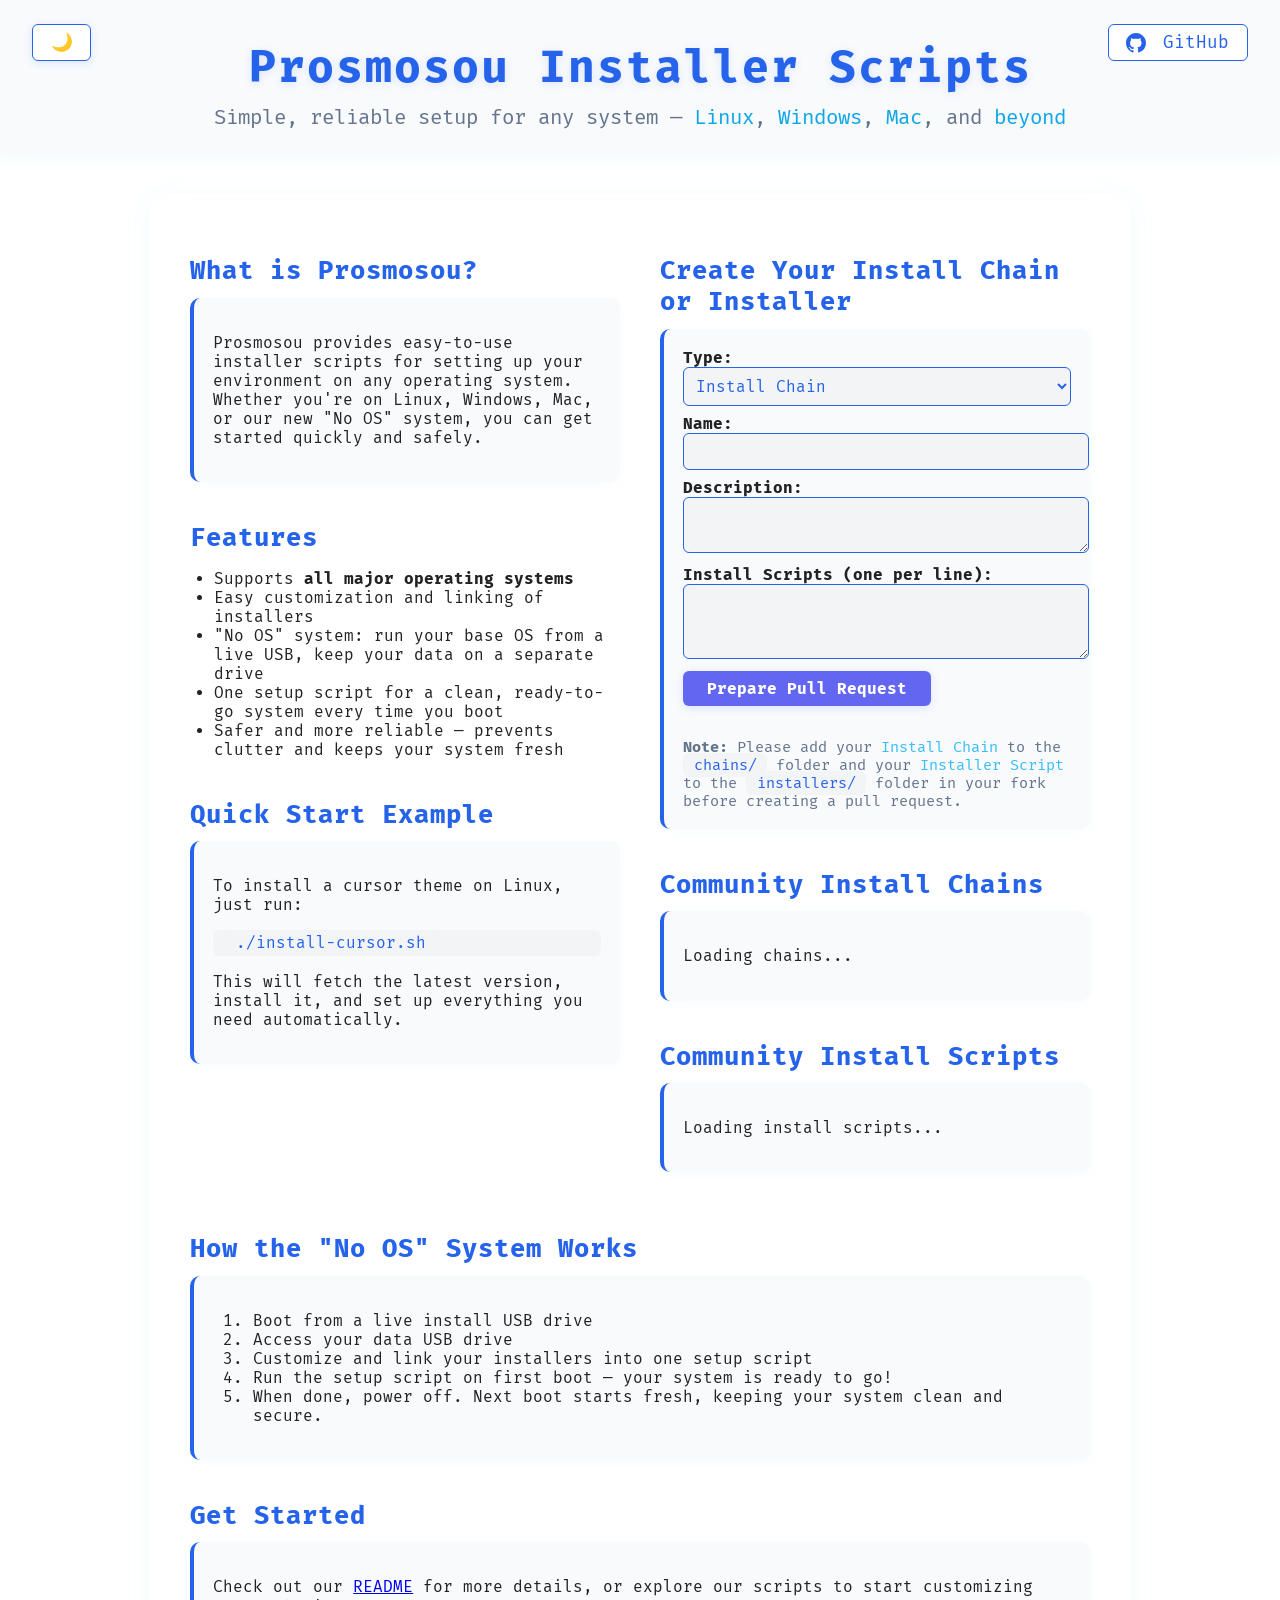
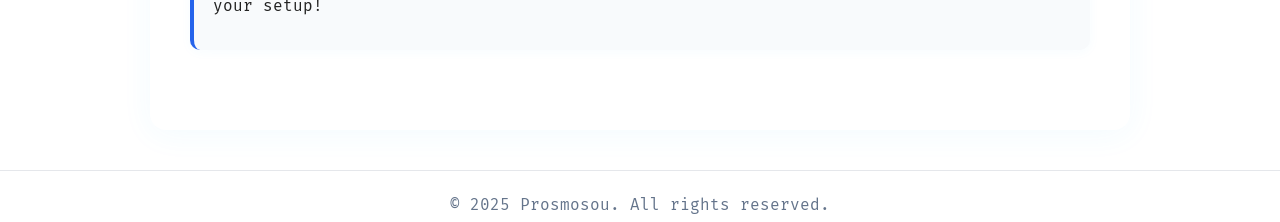
==== index.html @ e0065d6c "Enhance GitHub Actions workflow and update HTML to dynamically load scripts - Updated static.yml to " ====
<!DOCTYPE html>
<html lang="en">
<head>
    <meta charset="UTF-8">
    <meta name="viewport" content="width=device-width, initial-scale=1.0">
    <title>Prosmosou Installer Scripts</title>
    <link href="https://fonts.googleapis.com/css2?family=Roboto:wght@400;700&family=Fira+Mono:wght@400;700&display=swap" rel="stylesheet">
    <style>
        body {
            font-family: 'Fira Mono', 'Roboto', Arial, sans-serif;
            background: #fff;
            margin: 0;
            padding: 0;
            color: #222;
            transition: background 0.3s, color 0.3s;
        }
        .dark-mode body {
            background: #18181b;
            color: #e5e7eb;
        }
        header {
            background: #f8fafc;
            color: #2563eb;
            padding: 2.5rem 0 1.5rem 0;
            text-align: center;
            box-shadow: 0 2px 16px rgba(56,189,248,0.08);
            position: relative;
            transition: background 0.3s, color 0.3s;
        }
        .dark-mode header {
            background: #0f172a;
            color: #38bdf8;
            box-shadow: 0 2px 16px rgba(56,189,248,0.12);
        }
        .github-link {
            position: absolute;
            top: 1.5rem;
            right: 2rem;
            z-index: 10;
            text-decoration: none;
            color: #2563eb;
            font-family: 'Fira Mono', monospace;
            font-size: 1.1rem;
            background: #fff;
            border: 1px solid #2563eb;
            border-radius: 6px;
            padding: 0.4em 1em;
            transition: background 0.2s, color 0.2s;
        }
        .github-link:hover {
            background: #2563eb;
            color: #fff;
        }
        .dark-mode .github-link {
            color: #38bdf8;
            background: #18181b;
            border: 1px solid #38bdf8;
        }
        .dark-mode .github-link:hover {
            background: #38bdf8;
            color: #18181b;
        }
        .toggle-dark {
            position: absolute;
            left: 2rem;
            top: 1.5rem;
            z-index: 10;
            background: #fff;
            color: #2563eb;
            border: 1px solid #2563eb;
            border-radius: 6px;
            padding: 0.4em 1em;
            font-family: 'Fira Mono', monospace;
            font-size: 1.1rem;
            cursor: pointer;
            transition: background 0.2s, color 0.2s;
        }
        .toggle-dark:hover {
            background: #2563eb;
            color: #fff;
        }
        .dark-mode .toggle-dark {
            background: #18181b;
            color: #38bdf8;
            border: 1px solid #38bdf8;
        }
        .dark-mode .toggle-dark:hover {
            background: #38bdf8;
            color: #18181b;
        }
        header h1 {
            margin: 0;
            font-size: 2.8rem;
            font-weight: 700;
            letter-spacing: 2px;
            text-shadow: 0 2px 8px #2563eb22;
            transition: color 0.3s;
        }
        .dark-mode header h1 {
            text-shadow: 0 2px 8px #0ea5e9;
        }
        header p {
            margin: 0.7rem 0 0 0;
            font-size: 1.3rem;
            font-weight: 400;
            color: #64748b;
            transition: color 0.3s;
        }
        .dark-mode header p {
            color: #94a3b8;
        }
        main {
            max-width: 900px;
            margin: 2.5rem auto;
            background: #fff;
            border-radius: 16px;
            box-shadow: 0 4px 32px rgba(56,189,248,0.06);
            padding: 2.5rem;
            transition: background 0.3s, color 0.3s;
        }
        .dark-mode main {
            background: #23232a;
            box-shadow: 0 4px 32px rgba(56,189,248,0.10);
            color: #e5e7eb;
        }
        section {
            margin-bottom: 2.5rem;
        }
        h2 {
            color: #2563eb;
            font-size: 1.6rem;
            margin-bottom: 0.7rem;
            font-family: 'Fira Mono', monospace;
            letter-spacing: 1px;
            transition: color 0.3s;
        }
        .dark-mode h2 {
            color: #38bdf8;
        }
        code, pre {
            background: #f3f4f6;
            border-radius: 6px;
            padding: 0.2em 0.7em;
            font-size: 1em;
            color: #2563eb;
            font-family: 'Fira Mono', monospace;
            transition: background 0.3s, color 0.3s;
        }
        .dark-mode code, .dark-mode pre {
            background: #18181b;
            color: #38bdf8;
        }
        ul {
            padding-left: 1.5em;
        }
        .feature {
            background: #f8fafc;
            border-left: 4px solid #2563eb;
            padding: 1.2em;
            margin-bottom: 1em;
            border-radius: 10px;
            box-shadow: 0 2px 12px rgba(56,189,248,0.04);
            transition: background 0.3s, color 0.3s, border-color 0.3s;
        }
        .dark-mode .feature {
            background: #0f172a;
            border-left: 4px solid #38bdf8;
            box-shadow: 0 2px 12px rgba(56,189,248,0.07);
        }
        input, textarea, select, button {
            font-family: 'Fira Mono', monospace;
            background: #f3f4f6;
            color: #2563eb;
            border: 1px solid #2563eb;
            border-radius: 6px;
            margin-bottom: 0.5em;
            padding: 0.5em;
            font-size: 1em;
            transition: background 0.3s, color 0.3s, border-color 0.3s;
        }
        .dark-mode input, .dark-mode textarea, .dark-mode select, .dark-mode button {
            background: #23232a;
            color: #38bdf8;
            border: 1px solid #38bdf8;
        }
        input:focus, textarea:focus, select:focus {
            outline: none;
            border-color: #0ea5e9;
        }
        .dark-mode input:focus, .dark-mode textarea:focus, .dark-mode select:focus {
            border-color: #0ea5e9;
        }
        button {
            background: #2563eb;
            color: #fff;
            font-weight: bold;
            border: none;
            box-shadow: 0 2px 8px #2563eb22;
            transition: background 0.2s, color 0.2s;
        }
        button:hover {
            background: #0ea5e9;
            color: #fff;
        }
        .dark-mode button {
            background: #38bdf8;
            color: #18181b;
            box-shadow: 0 2px 8px #0ea5e9;
        }
        .dark-mode button:hover {
            background: #0ea5e9;
            color: #fff;
        }
        .note {
            margin-top: 1em;
            color: #64748b;
            font-size: 0.95em;
            transition: color 0.3s;
        }
        .dark-mode .note {
            color: #94a3b8;
        }
        footer {
            text-align: center;
            padding: 1.5rem 0 0.5rem 0;
            color: #64748b;
            font-size: 1rem;
            background: #fff;
            border-top: 1px solid #e5e7eb;
            transition: background 0.3s, color 0.3s, border-color 0.3s;
        }
        .dark-mode footer {
            background: #18181b;
            color: #64748b;
            border-top: 1px solid #23232a;
        }
        .columns {
            display: flex;
            gap: 2.5rem;
            flex-wrap: wrap;
        }
        .col {
            flex: 1 1 350px;
            min-width: 320px;
        }
        .script-item {
            padding: 1em;
            margin-bottom: 1em;
            background: #f8fafc;
            border-left: 4px solid #2563eb;
            border-radius: 10px;
            transition: all 0.2s ease-in-out;
        }
        
        .dark-mode .script-item {
            background: #0f172a;
            border-left-color: #38bdf8;
        }
        
        .script-item:hover {
            transform: translateX(4px);
            box-shadow: 0 2px 12px rgba(56,189,248,0.1);
        }
        
        .script-item h3 {
            margin: 0 0 0.5em 0;
            color: #2563eb;
            font-family: 'Fira Mono', monospace;
        }
        
        .dark-mode .script-item h3 {
            color: #38bdf8;
        }
        
        .script-item p {
            margin: 0 0 0.8em 0;
            color: #4b5563;
        }
        
        .dark-mode .script-item p {
            color: #94a3b8;
        }
        
        .script-meta {
            font-size: 0.9em;
            padding-top: 0.5em;
            border-top: 1px solid rgba(56,189,248,0.1);
        }
        
        .script-label {
            color: #64748b;
            margin-right: 0.5em;
        }
        
        .dark-mode .script-label {
            color: #94a3b8;
        }

        @media (max-width: 700px) {
            main {
                padding: 1rem;
            }
            header h1 {
                font-size: 2rem;
            }
            .github-link {
                right: 1rem;
                top: 1rem;
                font-size: 1em;
            }
            .toggle-dark {
                left: 1rem;
                top: 1rem;
                font-size: 1em;
            }
            .script-item:hover {
                transform: none;
            }
        }
    </style>
</head>
<body>
    <div id="themeRoot">
    <header>
        <button class="toggle-dark" onclick="toggleDarkMode()" aria-label="Toggle dark mode">🌙</button>
        <a class="github-link" href="https://github.com/prosmosou/prosmosou.github.io" target="_blank" title="View on GitHub">
            <svg height="20" viewBox="0 0 16 16" width="20" style="vertical-align:middle;margin-right:6px;fill:currentColor;"><path d="M8 0C3.58 0 0 3.58 0 8c0 3.54 2.29 6.53 5.47 7.59.4.07.55-.17.55-.38 0-.19-.01-.82-.01-1.49-2.01.37-2.53-.49-2.69-.94-.09-.23-.48-.94-.82-1.13-.28-.15-.68-.52-.01-.53.63-.01 1.08.58 1.23.82.72 1.21 1.87.87 2.33.66.07-.52.28-.87.51-1.07-1.6-.18-3.29-.8-3.29-3.55 0-.78.28-1.42.74-1.92-.07-.18-.32-.91.07-1.9 0 0 .6-.19 1.97.73.57-.16 1.18-.24 1.79-.24.61 0 1.22.08 1.79.24 1.37-.92 1.97-.73 1.97-.73.39.99.14 1.72.07 1.9.46.5.74 1.14.74 1.92 0 2.76-1.69 3.37-3.3 3.55.29.25.54.73.54 1.48 0 1.07-.01 1.93-.01 2.19 0 .21.15.46.55.38A8.013 8.013 0 0 0 16 8c0-4.42-3.58-8-8-8z"></path></svg>
            GitHub
        </a>
        <h1>Prosmosou Installer Scripts</h1>
        <p>Simple, reliable setup for any system — <span style="color:#0ea5e9">Linux</span>, <span style="color:#0ea5e9">Windows</span>, <span style="color:#0ea5e9">Mac</span>, and <span style="color:#0ea5e9">beyond</span></p>
    </header>
    <main>
        <div class="columns">
            <div class="col left">
                <section>
                    <h2>What is Prosmosou?</h2>
                    <div class="feature">
                        <p>Prosmosou provides easy-to-use installer scripts for setting up your environment on any operating system. Whether you're on Linux, Windows, Mac, or our new "No OS" system, you can get started quickly and safely.</p>
                    </div>
                </section>
                <section>
                    <h2>Features</h2>
                    <ul>
                        <li>Supports <strong>all major operating systems</strong></li>
                        <li>Easy customization and linking of installers</li>
                        <li>"No OS" system: run your base OS from a live USB, keep your data on a separate drive</li>
                        <li>One setup script for a clean, ready-to-go system every time you boot</li>
                        <li>Safer and more reliable — prevents clutter and keeps your system fresh</li>
                    </ul>
                </section>
                <section>
                    <h2>Quick Start Example</h2>
                    <div class="feature">
                        <p>To install a cursor theme on Linux, just run:</p>
                        <pre><code>./install-cursor.sh</code></pre>
                        <p>This will fetch the latest version, install it, and set up everything you need automatically.</p>
                    </div>
                </section>
            </div>
            <div class="col right">
                <section>
                    <h2>Create Your Install Chain or Installer</h2>
                    <div class="feature">
                        <form id="chainForm" onsubmit="return preparePR();">
                            <label for="chainType"><strong>Type:</strong></label><br>
                            <select id="chainType" name="chainType" style="width:100%;margin-bottom:8px;">
                                <option value="chain">Install Chain</option>
                                <option value="installer">Installer Script</option>
                            </select><br>
                            <label for="chainName"><strong>Name:</strong></label><br>
                            <input type="text" id="chainName" name="chainName" required style="width:100%;margin-bottom:8px;"><br>
                            <label for="chainDesc"><strong>Description:</strong></label><br>
                            <textarea id="chainDesc" name="chainDesc" rows="2" required style="width:100%;margin-bottom:8px;"></textarea><br>
                            <label for="chainScripts"><strong>Install Scripts (one per line):</strong></label><br>
                            <textarea id="chainScripts" name="chainScripts" rows="3" required style="width:100%;margin-bottom:8px;"></textarea><br>
                            <button type="submit" style="background:#6366f1;color:#fff;padding:0.5em 1.5em;border:none;border-radius:6px;font-size:1em;cursor:pointer;">Prepare Pull Request</button>
                        </form>
                        <div id="submitResult" style="margin-top:1em;"></div>
                        <div id="issueOption" style="margin-top:1.5em;"></div>
                        <div class="note">
                            <strong>Note:</strong> Please add your <span style="color:#38bdf8">Install Chain</span> to the <code>chains/</code> folder and your <span style="color:#38bdf8">Installer Script</span> to the <code>installers/</code> folder in your fork before creating a pull request.
                        </div>
                    </div>
                </section>
                <section>
                    <h2>Community Install Chains</h2>
                    <div class="feature" id="chainsList">
                        <p>Loading chains...</p>
                    </div>
                </section>
                <section>
                    <h2>Community Install Scripts</h2>
                    <div class="feature" id="scriptsList">
                        <p>Loading install scripts...</p>
                    </div>
                </section>
            </div>
        </div>
        <section>
            <h2>How the "No OS" System Works</h2>
            <div class="feature">
                <ol>
                    <li>Boot from a live install USB drive</li>
                    <li>Access your data USB drive</li>
                    <li>Customize and link your installers into one setup script</li>
                    <li>Run the setup script on first boot — your system is ready to go!</li>
                    <li>When done, power off. Next boot starts fresh, keeping your system clean and secure.</li>
                </ol>
            </div>
        </section>
        <section>
            <h2>Get Started</h2>
            <div class="feature">
                <p>Check out our <a href="README.md">README</a> for more details, or explore our scripts to start customizing your setup!</p>
            </div>
        </section>
    </main>
    <footer>
        &copy; 2025 Prosmosou. All rights reserved.
        <script>
        // Prepare PR: create downloadable file and guide user to fork and PR
        function preparePR() {
            var type = document.getElementById('chainType').value;
            var name = document.getElementById('chainName').value;
            var desc = document.getElementById('chainDesc').value;
            var scripts = document.getElementById('chainScripts').value.split('\n').filter(s => s.trim());
            var filename = type === 'chain' ? `chain-${name.replace(/\s+/g,'_').toLowerCase()}.json` : `installer-${name.replace(/\s+/g,'_').toLowerCase()}.json`;
            var folder = type === 'chain' ? 'chains' : 'installers';
            var content = JSON.stringify({
                type: type,
                name: name,
                description: desc,
                scripts: scripts
            }, null, 2);
            var blob = new Blob([content], {type: 'application/json'});
            var url = URL.createObjectURL(blob);
            var prDesc = encodeURIComponent(`### ${type === 'chain' ? 'Install Chain' : 'Installer'} Submission\n\n**Name:** ${name}\n**Description:** ${desc}\n**Scripts:**\n${scripts.map(s=>'- '+s).join('\n')}`);
            var forkUrl = `https://github.com/prosmosou/prosmosou.github.io/fork`;
            var prGuide = `1. <a href='${url}' download='${filename}' style='color:#6366f1;font-weight:bold;'>Download your ${type === 'chain' ? 'chain' : 'installer'} file</a><br>2. <a href='${forkUrl}' target='_blank' style='color:#6366f1;font-weight:bold;'>Fork the repository</a><br>3. Add your file to the <code>${folder}/</code> folder in your fork<br>4. <a href='https://github.com/prosmosou/prosmosou.github.io/compare' target='_blank' style='color:#6366f1;font-weight:bold;'>Create a Pull Request</a> and paste the following description:<br><textarea readonly style='width:100%;height:6em;'>${decodeURIComponent(prDesc)}</textarea>`;
            document.getElementById('submitResult').innerHTML = prGuide;

            // Issue option for users who don't want to fork
            var issueBody = encodeURIComponent(`**Type:** ${type}\n**Name:** ${name}\n**Description:** ${desc}\n**Scripts:**\n${scripts.map(s=>'- '+s).join('\n')}`);
            var issueUrl = `https://github.com/prosmosou/prosmosou.github.io/issues/new?title=${encodeURIComponent(type === 'chain' ? 'Install Chain: ' : 'Installer: ') + encodeURIComponent(name)}&body=${issueBody}`;
            var issueHtml = `<div class='note'><strong>Don't want to fork?</strong> <a href='${issueUrl}' target='_blank' style='color:#38bdf8;font-weight:bold;'>Submit as a GitHub Issue instead</a>.</div>`;
            document.getElementById('issueOption').innerHTML = issueHtml;

            return false;
        }

        // Load chains and install scripts from _generated files
        async function loadCommunity() {
            try {
                // Load and display chains
                const chainsResponse = await fetch('/_generated/chains.json');
                const chains = await chainsResponse.json();
                const chainsHtml = chains.length ? chains.map(chain => `
                    <div class="script-item">
                        <h3>${chain.name}</h3>
                        <p>${chain.description}</p>
                        <div class="script-meta">
                            <span class="script-label">Scripts:</span>
                            <code>${Array.isArray(chain.scripts) ? chain.scripts.join(', ') : chain.scripts}</code>
                        </div>
                    </div>
                `).join('') : '<p>No install chains available yet. Be the first to contribute!</p>';
                document.getElementById('chainsList').innerHTML = chainsHtml;

                // Load and display installers
                const installersResponse = await fetch('/_generated/installers.json');
                const installers = await installersResponse.json();
                const installersHtml = installers.length ? installers.map(script => `
                    <div class="script-item">
                        <h3>${script.name}</h3>
                        <p>${script.description}</p>
                        <div class="script-meta">
                            <span class="script-label">Usage:</span>
                            <code>./${script.name}</code>
                        </div>
                    </div>
                `).join('') : '<p>No installers available yet. Be the first to contribute!</p>';
                document.getElementById('scriptsList').innerHTML = installersHtml;

                // Load and display tools
                const toolsResponse = await fetch('/_generated/tools.json');
                const tools = await toolsResponse.json();
                if (tools.length > 0) {
                    const toolsSection = document.createElement('section');
                    toolsSection.innerHTML = `
                        <h2>Utility Tools</h2>
                        <div class="feature" id="toolsList">
                            ${tools.map(tool => `
                                <div class="script-item">
                                    <h3>${tool.name}</h3>
                                    <p>${tool.description}</p>
                                    <div class="script-meta">
                                        <span class="script-label">Usage:</span>
                                        <code>./${tool.name}</code>
                                    </div>
                                </div>
                            `).join('')}
                        </div>
                    `;
                    document.querySelector('.right').insertBefore(toolsSection, document.querySelector('.right').children[2]);
                }
            } catch (error) {
                console.error('Error loading community scripts:', error);
                document.getElementById('chainsList').innerHTML = '<p>Error loading chains. Please try again later.</p>';
                document.getElementById('scriptsList').innerHTML = '<p>Error loading installers. Please try again later.</p>';
            }
        }
        }
        window.onload = loadCommunity;
        </script>
    </footer>
</body>
</html>
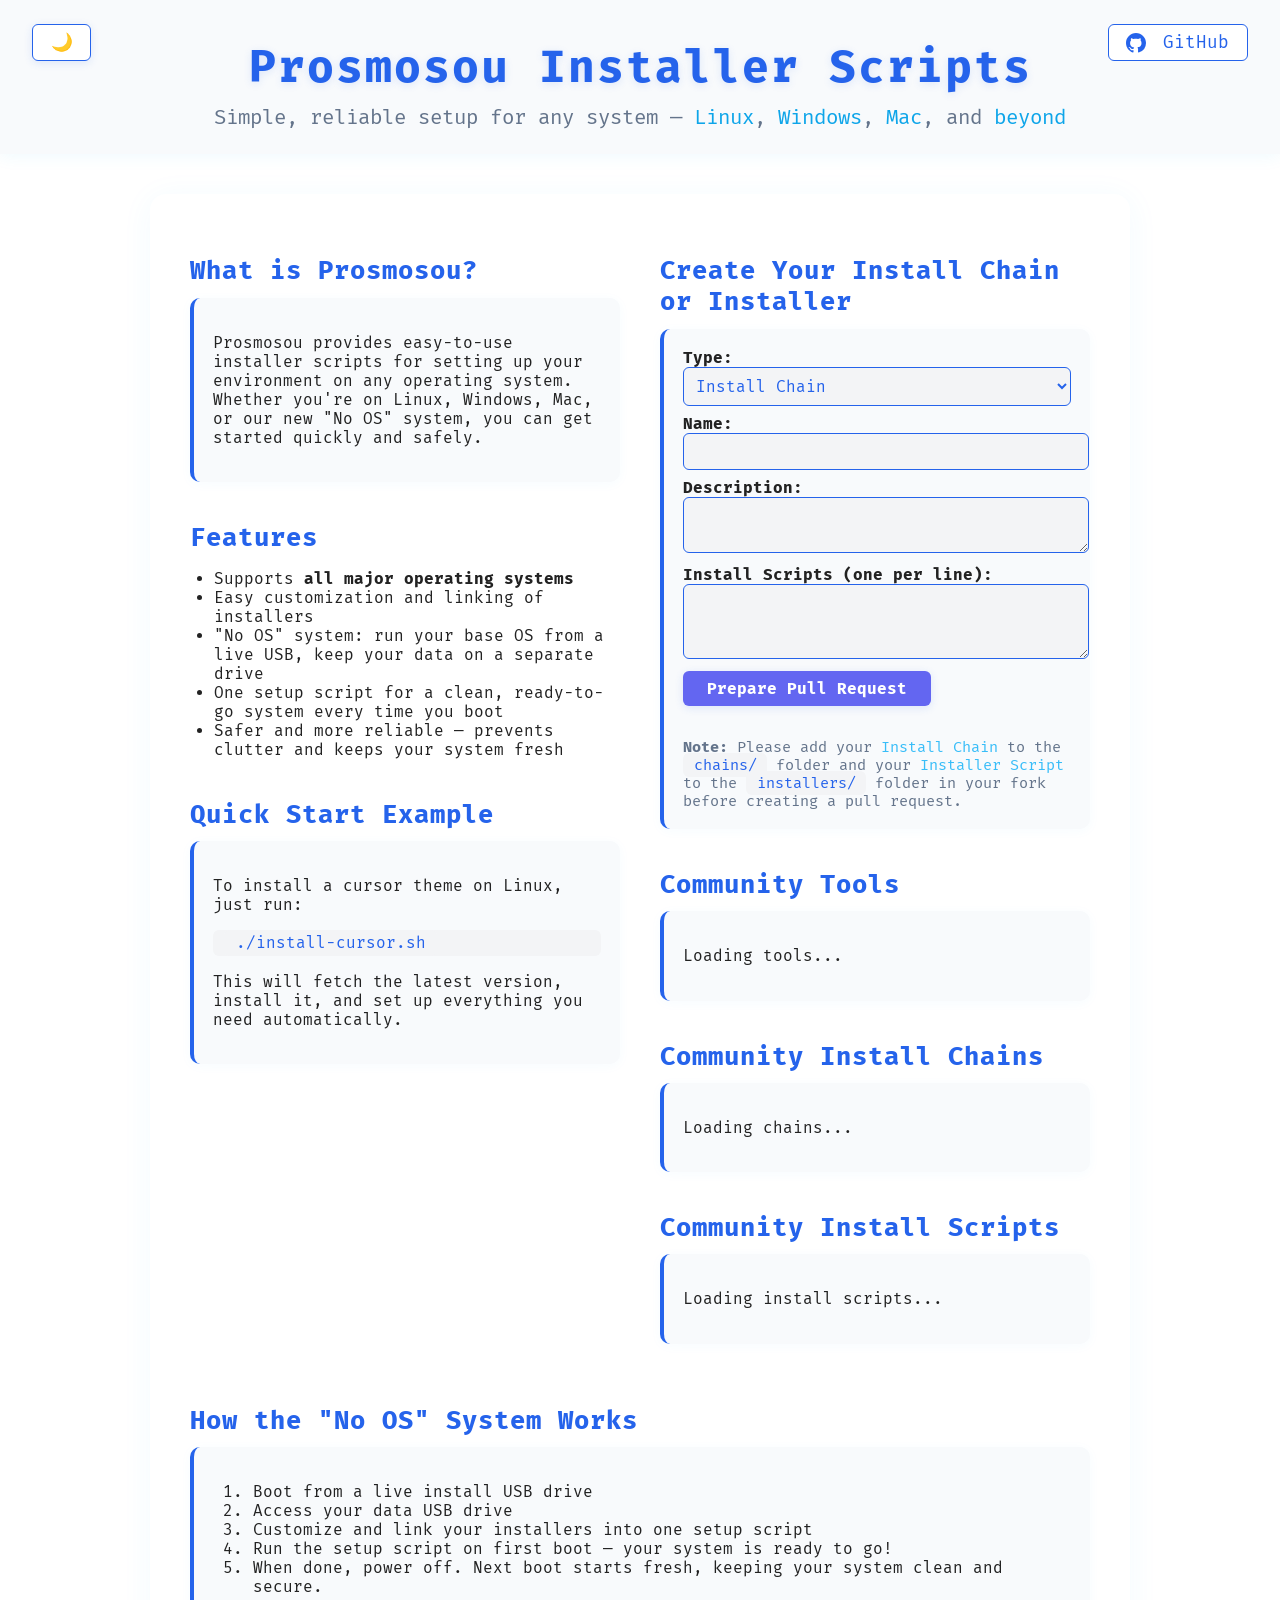
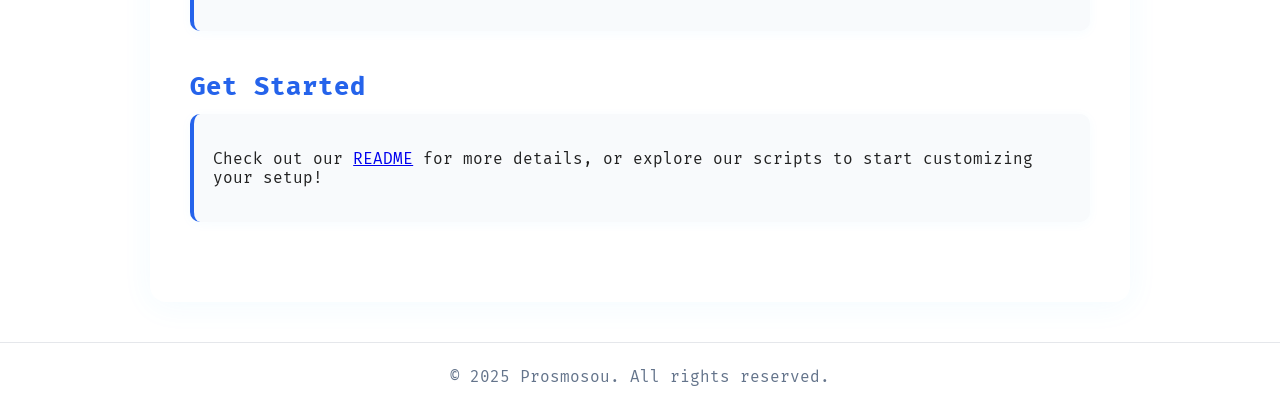
==== commit 3d024ff3: "Add Community Tools section and improve tools loading logic" ====
--- a/index.html
+++ b/index.html
@@ -381,6 +381,12 @@
                         <div class="note">
                             <strong>Note:</strong> Please add your <span style="color:#38bdf8">Install Chain</span> to the <code>chains/</code> folder and your <span style="color:#38bdf8">Installer Script</span> to the <code>installers/</code> folder in your fork before creating a pull request.
                         </div>
+                    </div>
+                </section>
+                <section>
+                    <h2>Community Tools</h2>
+                    <div class="feature" id="toolsList">
+                        <p>Loading tools...</p>
                     </div>
                 </section>
                 <section>
@@ -485,34 +491,18 @@
                 // Load and display tools
                 const toolsResponse = await fetch('/_generated/tools.json');
                 const tools = await toolsResponse.json();
-                if (tools.length > 0) {
-                    const toolsSection = document.createElement('section');
-                    toolsSection.innerHTML = `
-                        <h2>Utility Tools</h2>
-                        <div class="feature" id="toolsList">
-                            ${tools.map(tool => `
-                                <div class="script-item">
-                                    <h3>${tool.name}</h3>
-                                    <p>${tool.description}</p>
-                                    <div class="script-meta">
-                                        <span class="script-label">Usage:</span>
-                                        <code>./${tool.name}</code>
-                                    </div>
-                                </div>
-                            `).join('')}
+                const toolsHtml = tools.length ? tools.map(tool => `
+                    <div class="script-item">
+                        <h3>${tool.name}</h3>
+                        <p>${tool.description}</p>
+                        <div class="script-meta">
+                            <span class="script-label">Usage:</span>
+                            <code>./${tool.name}</code>
                         </div>
-                    `;
-                    document.querySelector('.right').insertBefore(toolsSection, document.querySelector('.right').children[2]);
-                }
+                    </div>
+                `).join('') : '<p>No tools available yet. Be the first to contribute!</p>';
+                document.getElementById('toolsList').innerHTML = toolsHtml;
             } catch (error) {
                 console.error('Error loading community scripts:', error);
                 document.getElementById('chainsList').innerHTML = '<p>Error loading chains. Please try again later.</p>';
-                document.getElementById('scriptsList').innerHTML = '<p>Error loading installers. Please try again later.</p>';
-            }
-        }
-        }
-        window.onload = loadCommunity;
-        </script>
-    </footer>
-</body>
-</html>
+                document.getElementById('scriptsList').innerHTML = '<p>Error loading installers. Please try
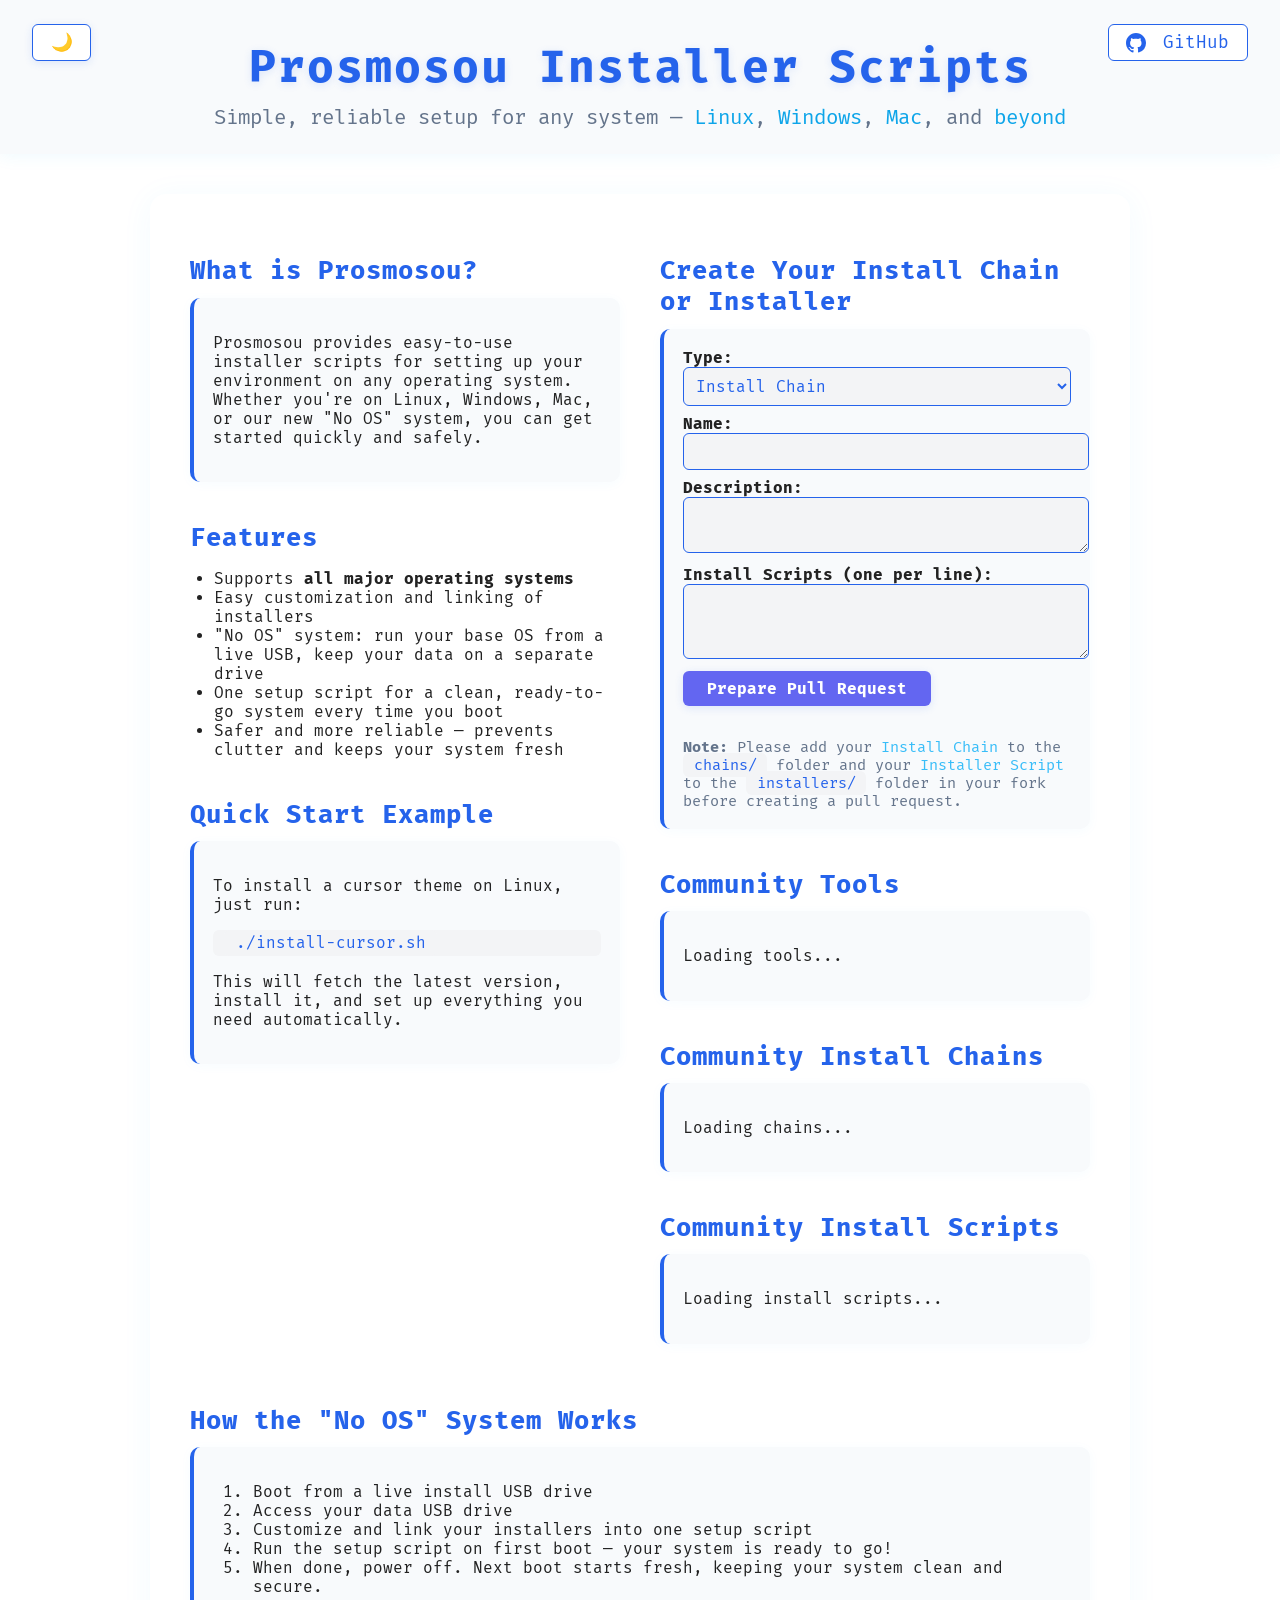
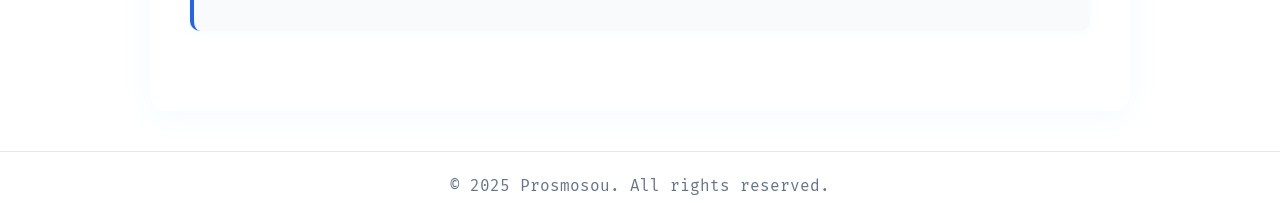
==== commit 5185bb2b: "Remove "Get Started" section from index.html and add linux-vscode-insiders.sh installation script" ====
--- a/index.html
+++ b/index.html
@@ -413,12 +413,6 @@
                     <li>Run the setup script on first boot — your system is ready to go!</li>
                     <li>When done, power off. Next boot starts fresh, keeping your system clean and secure.</li>
                 </ol>
-            </div>
-        </section>
-        <section>
-            <h2>Get Started</h2>
-            <div class="feature">
-                <p>Check out our <a href="README.md">README</a> for more details, or explore our scripts to start customizing your setup!</p>
             </div>
         </section>
     </main>
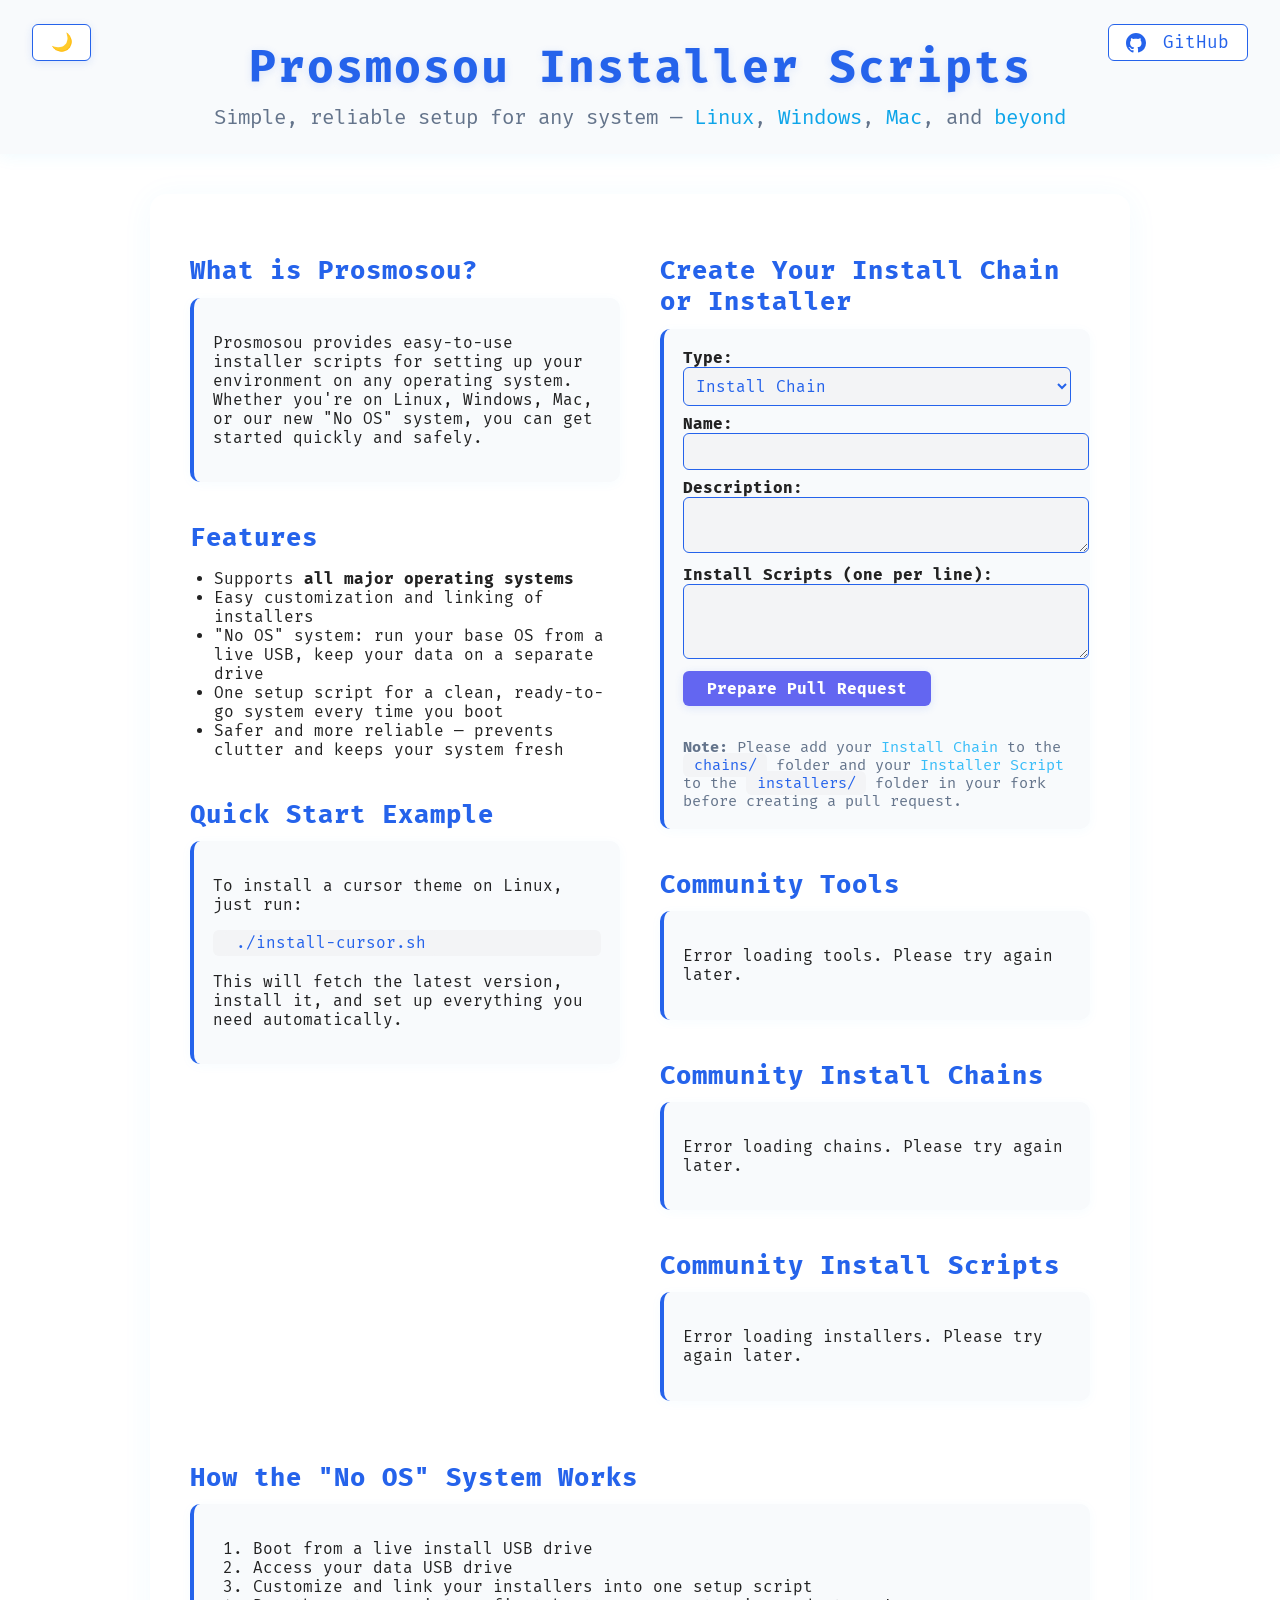
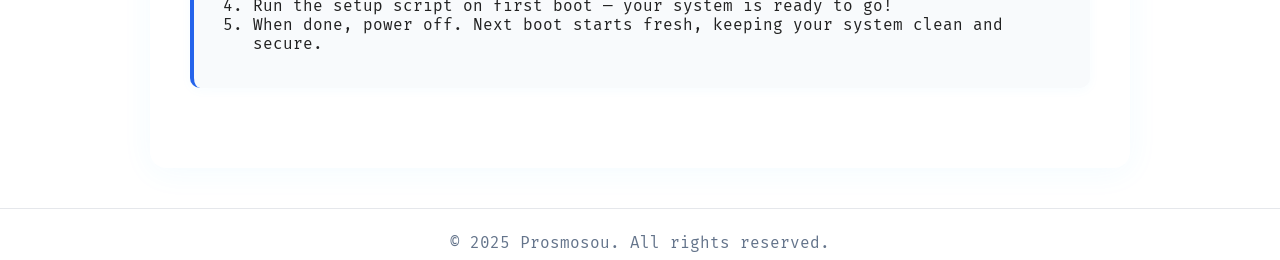
==== commit 53ca8175: "Add loading states and error handling for community scripts" ====
--- a/index.html
+++ b/index.html
@@ -451,6 +451,10 @@
 
         // Load chains and install scripts from _generated files
         async function loadCommunity() {
+            // Show loading states
+            document.getElementById('chainsList').innerHTML = '<p>Loading chains...</p>';
+            document.getElementById('scriptsList').innerHTML = '<p>Loading install scripts...</p>';
+            document.getElementById('toolsList').innerHTML = '<p>Loading tools...</p>';
             try {
                 // Load and display chains
                 const chainsResponse = await fetch('/_generated/chains.json');
@@ -499,4 +503,13 @@
             } catch (error) {
                 console.error('Error loading community scripts:', error);
                 document.getElementById('chainsList').innerHTML = '<p>Error loading chains. Please try again later.</p>';
-                document.getElementById('scriptsList').innerHTML = '<p>Error loading installers. Please try
+                document.getElementById('scriptsList').innerHTML = '<p>Error loading installers. Please try again later.</p>';
+                document.getElementById('toolsList').innerHTML = '<p>Error loading tools. Please try again later.</p>';
+            }
+        }
+        window.onload = loadCommunity;
+        </script>
+    </footer>
+    </div>
+</body>
+</html>
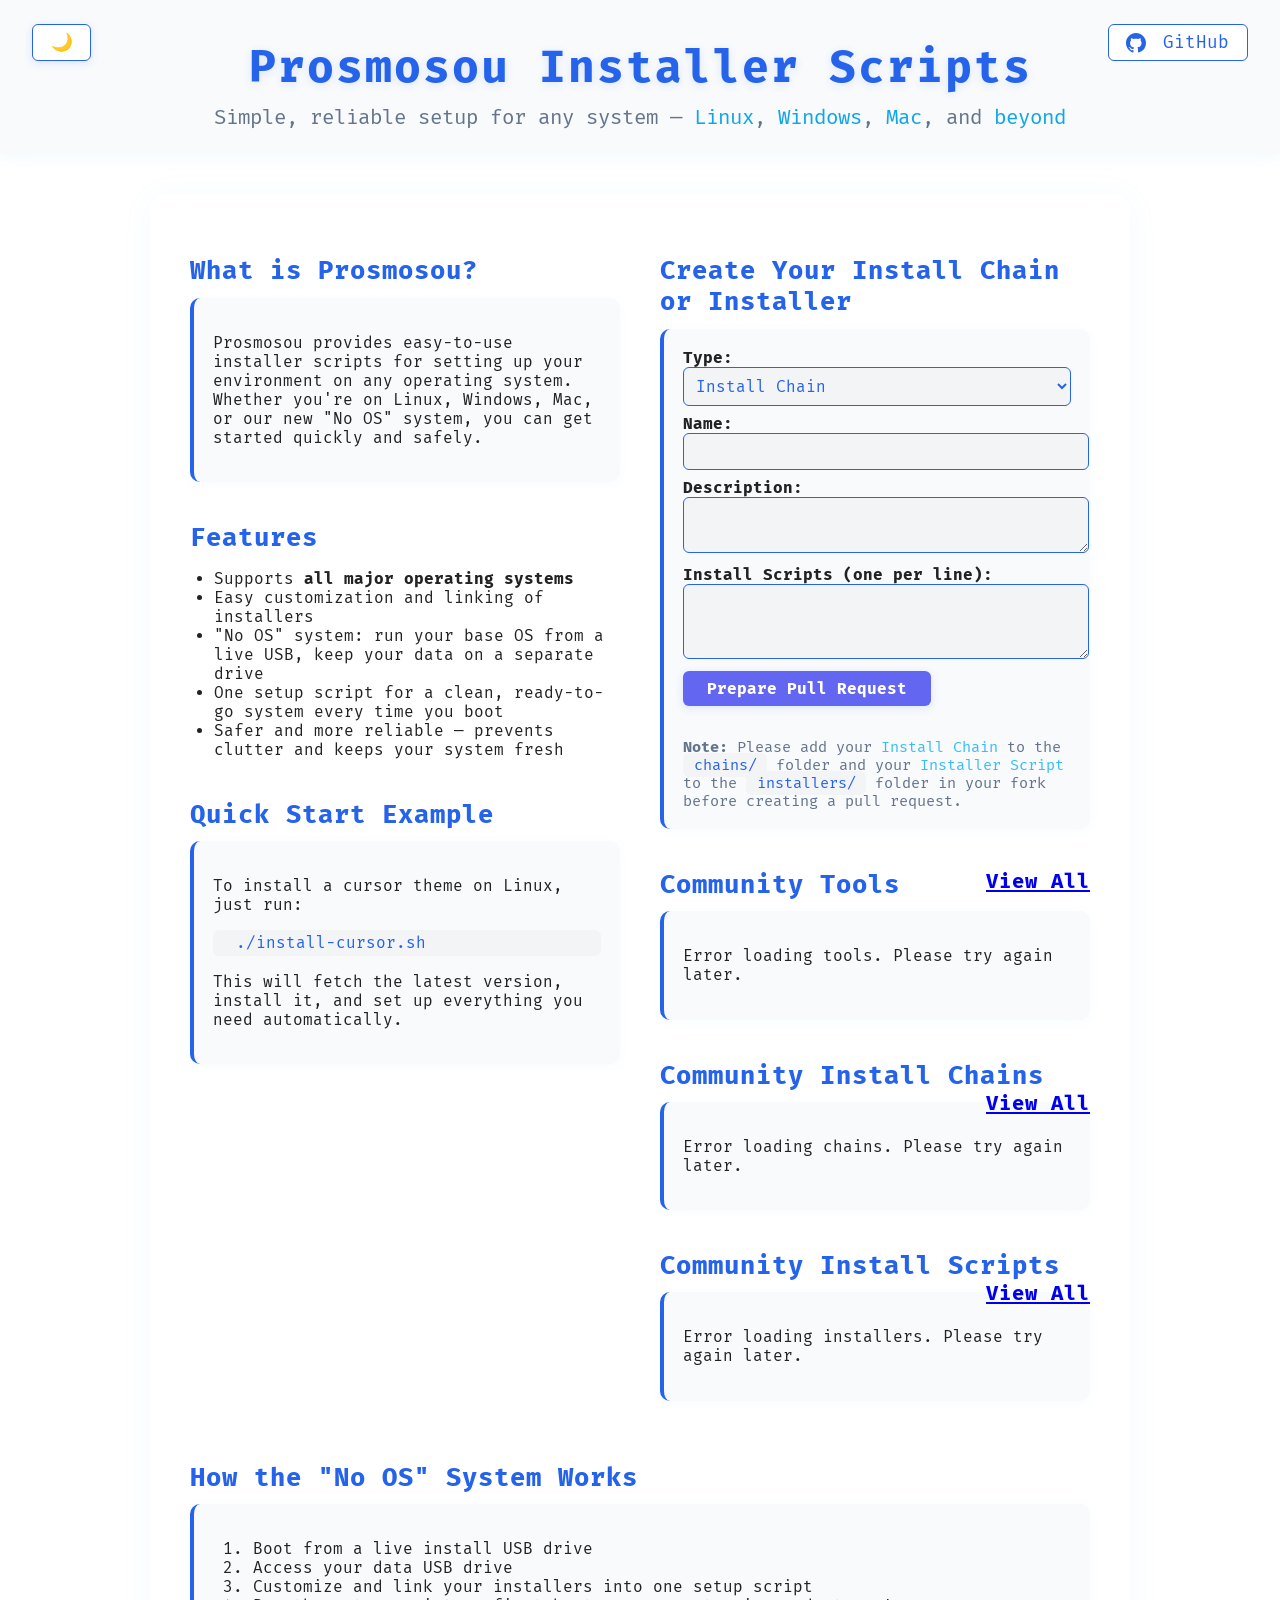
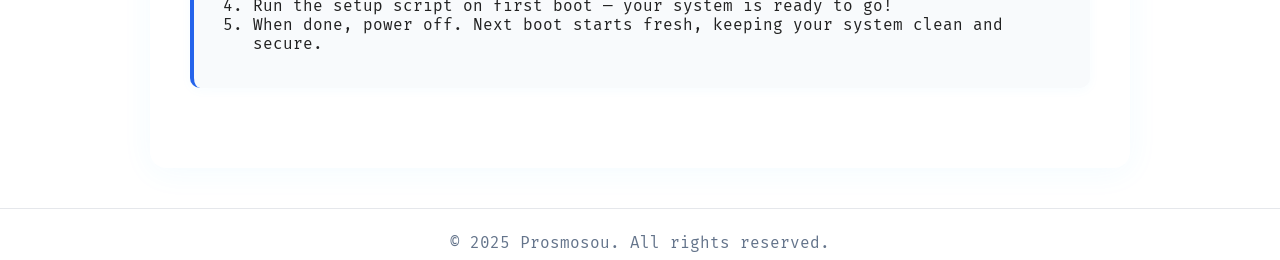
==== commit aedd328b: "Add "View All" links to Community Tools, Install Chains, and Install Scripts sections; create tools." ====
--- a/index.html
+++ b/index.html
@@ -384,19 +384,19 @@
                     </div>
                 </section>
                 <section>
-                    <h2>Community Tools</h2>
+                    <h2>Community Tools <a href="tools.html" target="_blank" style="font-size:0.8em;float:right;">View All</a></h2>
                     <div class="feature" id="toolsList">
                         <p>Loading tools...</p>
                     </div>
                 </section>
                 <section>
-                    <h2>Community Install Chains</h2>
+                    <h2>Community Install Chains <a href="chains.html" target="_blank" style="font-size:0.8em;float:right;">View All</a></h2>
                     <div class="feature" id="chainsList">
                         <p>Loading chains...</p>
                     </div>
                 </section>
                 <section>
-                    <h2>Community Install Scripts</h2>
+                    <h2>Community Install Scripts <a href="installers.html" target="_blank" style="font-size:0.8em;float:right;">View All</a></h2>
                     <div class="feature" id="scriptsList">
                         <p>Loading install scripts...</p>
                     </div>
@@ -476,7 +476,11 @@
                 const installers = await installersResponse.json();
                 const installersHtml = installers.length ? installers.map(script => `
                     <div class="script-item">
-                        <h3>${script.name}</h3>
+                        <h3>
+                            <a href="https://github.com/prosmosou/prosmosou.github.io/blob/main/${script.path}" target="_blank" style="color:#2563eb;text-decoration:none;">
+                                ${script.name}
+                            </a>
+                        </h3>
                         <p>${script.description}</p>
                         <div class="script-meta">
                             <span class="script-label">Usage:</span>
@@ -491,7 +495,11 @@
                 const tools = await toolsResponse.json();
                 const toolsHtml = tools.length ? tools.map(tool => `
                     <div class="script-item">
-                        <h3>${tool.name}</h3>
+                        <h3>
+                            <a href="https://github.com/prosmosou/prosmosou.github.io/blob/main/${tool.path}" target="_blank" style="color:#2563eb;text-decoration:none;">
+                                ${tool.name}
+                            </a>
+                        </h3>
                         <p>${tool.description}</p>
                         <div class="script-meta">
                             <span class="script-label">Usage:</span>
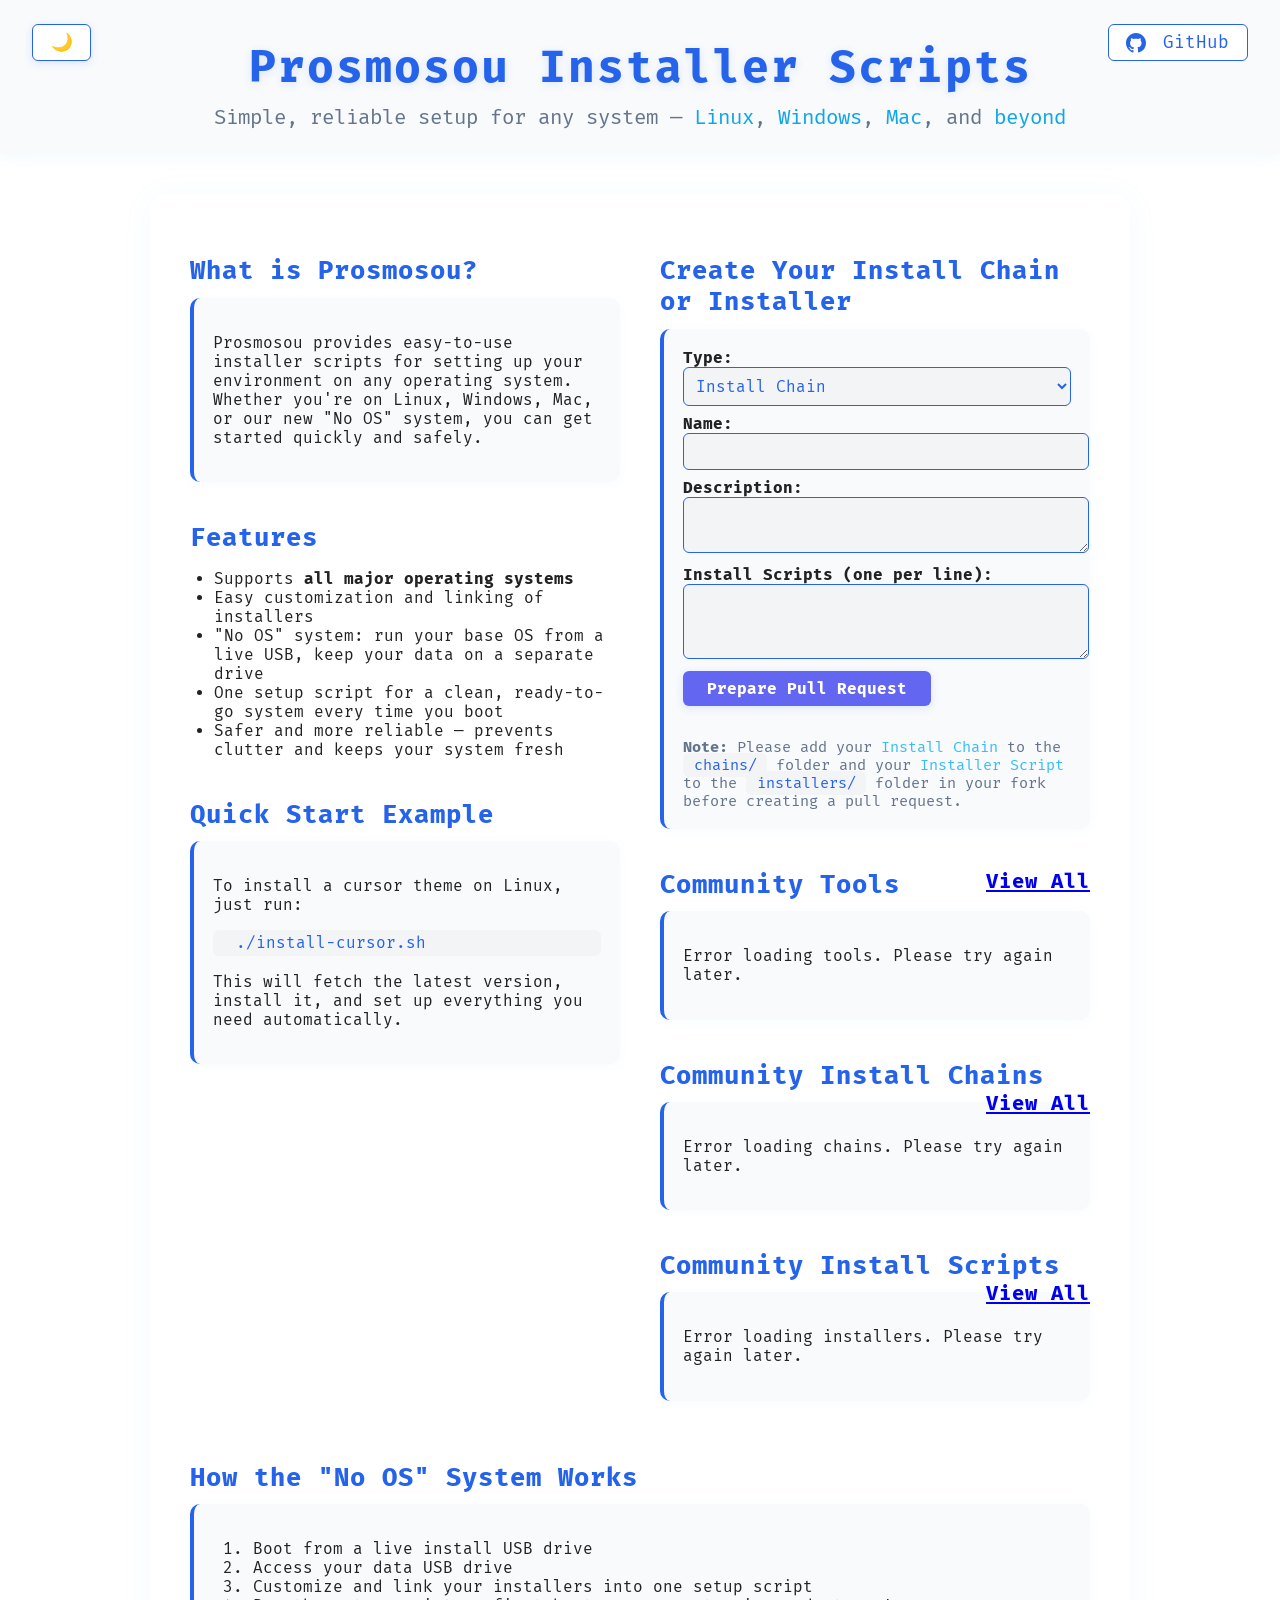
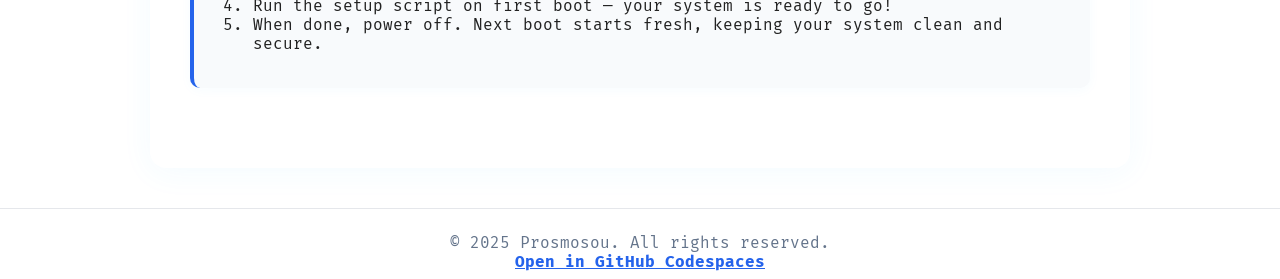
==== commit bf8530bf: "Implement dark mode toggle and styles across community pages; add GitHub Codespaces links" ====
--- a/index.html
+++ b/index.html
@@ -322,7 +322,7 @@
 <body>
     <div id="themeRoot">
     <header>
-        <button class="toggle-dark" onclick="toggleDarkMode()" aria-label="Toggle dark mode">🌙</button>
+        <button class="toggle-dark" id="toggle-dark" aria-label="Toggle dark mode">🌙</button>
         <a class="github-link" href="https://github.com/prosmosou/prosmosou.github.io" target="_blank" title="View on GitHub">
             <svg height="20" viewBox="0 0 16 16" width="20" style="vertical-align:middle;margin-right:6px;fill:currentColor;"><path d="M8 0C3.58 0 0 3.58 0 8c0 3.54 2.29 6.53 5.47 7.59.4.07.55-.17.55-.38 0-.19-.01-.82-.01-1.49-2.01.37-2.53-.49-2.69-.94-.09-.23-.48-.94-.82-1.13-.28-.15-.68-.52-.01-.53.63-.01 1.08.58 1.23.82.72 1.21 1.87.87 2.33.66.07-.52.28-.87.51-1.07-1.6-.18-3.29-.8-3.29-3.55 0-.78.28-1.42.74-1.92-.07-.18-.32-.91.07-1.9 0 0 .6-.19 1.97.73.57-.16 1.18-.24 1.79-.24.61 0 1.22.08 1.79.24 1.37-.92 1.97-.73 1.97-.73.39.99.14 1.72.07 1.9.46.5.74 1.14.74 1.92 0 2.76-1.69 3.37-3.3 3.55.29.25.54.73.54 1.48 0 1.07-.01 1.93-.01 2.19 0 .21.15.46.55.38A8.013 8.013 0 0 0 16 8c0-4.42-3.58-8-8-8z"></path></svg>
             GitHub
@@ -417,8 +417,26 @@
         </section>
     </main>
     <footer>
-        &copy; 2025 Prosmosou. All rights reserved.
+        &copy; 2025 Prosmosou. All rights reserved.<br>
+        <a href="https://github.com/codespaces" target="_blank" style="color:#2563eb;font-weight:bold;">Open in GitHub Codespaces</a>
         <script>
+        // Dark mode toggle with localStorage persistence
+        function setDarkMode(enabled) {
+            if (enabled) {
+                document.documentElement.classList.add('dark-mode');
+                localStorage.setItem('darkMode', '1');
+                document.getElementById('toggle-dark').textContent = '☀️';
+            } else {
+                document.documentElement.classList.remove('dark-mode');
+                localStorage.setItem('darkMode', '0');
+                document.getElementById('toggle-dark').textContent = '🌙';
+            }
+        }
+        document.getElementById('toggle-dark').onclick = function() {
+            setDarkMode(!document.documentElement.classList.contains('dark-mode'));
+        };
+        setDarkMode(localStorage.getItem('darkMode') === '1');
+
         // Prepare PR: create downloadable file and guide user to fork and PR
         function preparePR() {
             var type = document.getElementById('chainType').value;
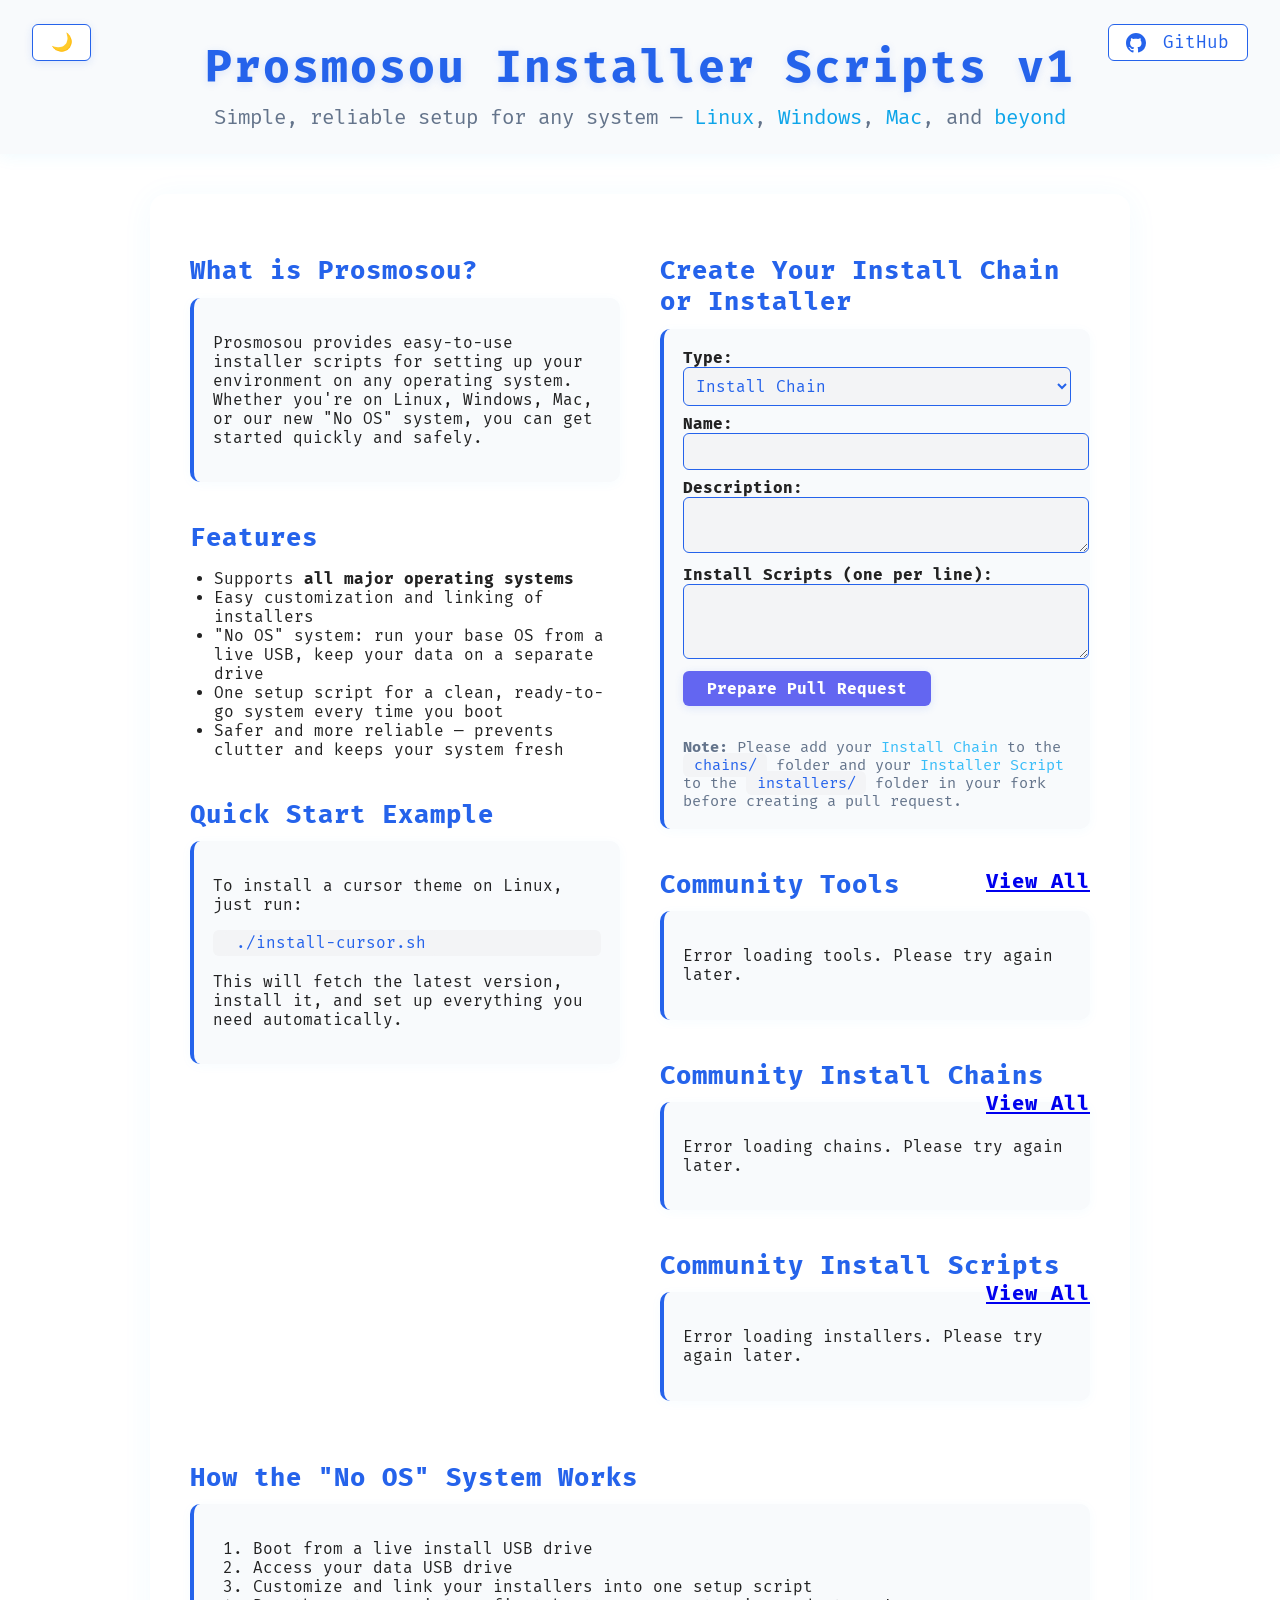
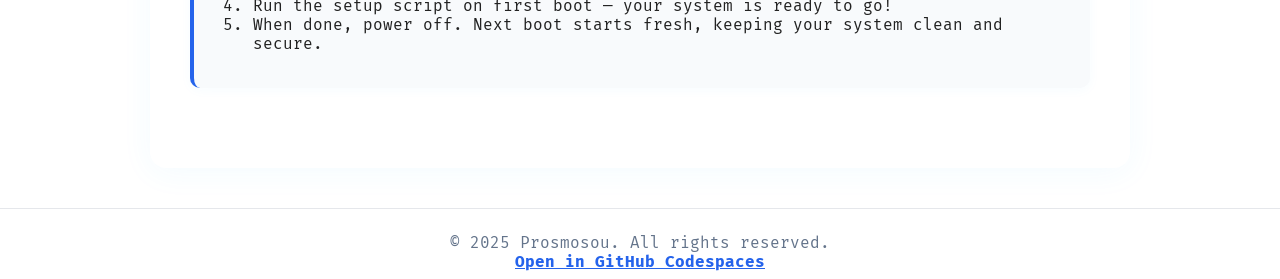
==== commit cbcb91ad: "Update index.html" ====
--- a/index.html
+++ b/index.html
@@ -327,7 +327,7 @@
             <svg height="20" viewBox="0 0 16 16" width="20" style="vertical-align:middle;margin-right:6px;fill:currentColor;"><path d="M8 0C3.58 0 0 3.58 0 8c0 3.54 2.29 6.53 5.47 7.59.4.07.55-.17.55-.38 0-.19-.01-.82-.01-1.49-2.01.37-2.53-.49-2.69-.94-.09-.23-.48-.94-.82-1.13-.28-.15-.68-.52-.01-.53.63-.01 1.08.58 1.23.82.72 1.21 1.87.87 2.33.66.07-.52.28-.87.51-1.07-1.6-.18-3.29-.8-3.29-3.55 0-.78.28-1.42.74-1.92-.07-.18-.32-.91.07-1.9 0 0 .6-.19 1.97.73.57-.16 1.18-.24 1.79-.24.61 0 1.22.08 1.79.24 1.37-.92 1.97-.73 1.97-.73.39.99.14 1.72.07 1.9.46.5.74 1.14.74 1.92 0 2.76-1.69 3.37-3.3 3.55.29.25.54.73.54 1.48 0 1.07-.01 1.93-.01 2.19 0 .21.15.46.55.38A8.013 8.013 0 0 0 16 8c0-4.42-3.58-8-8-8z"></path></svg>
             GitHub
         </a>
-        <h1>Prosmosou Installer Scripts</h1>
+        <h1>Prosmosou Installer Scripts v1</h1>
         <p>Simple, reliable setup for any system — <span style="color:#0ea5e9">Linux</span>, <span style="color:#0ea5e9">Windows</span>, <span style="color:#0ea5e9">Mac</span>, and <span style="color:#0ea5e9">beyond</span></p>
     </header>
     <main>
